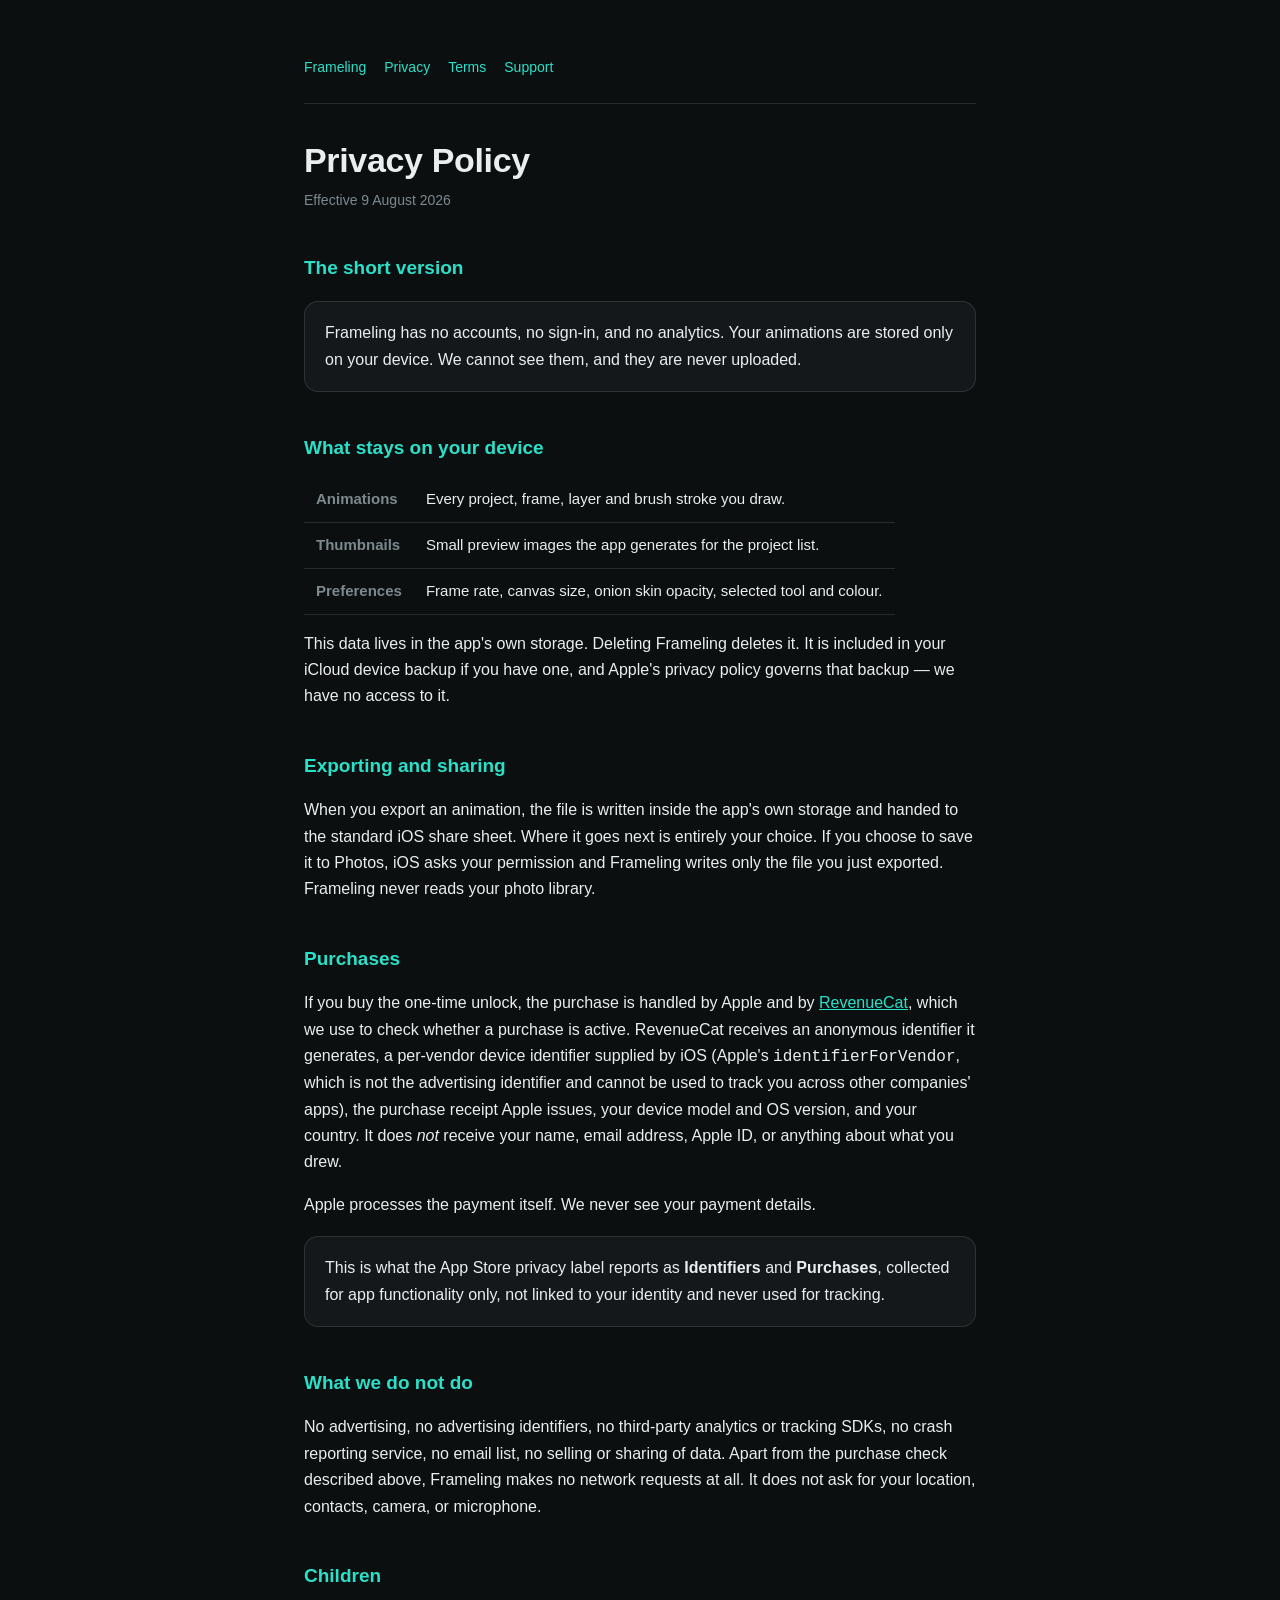
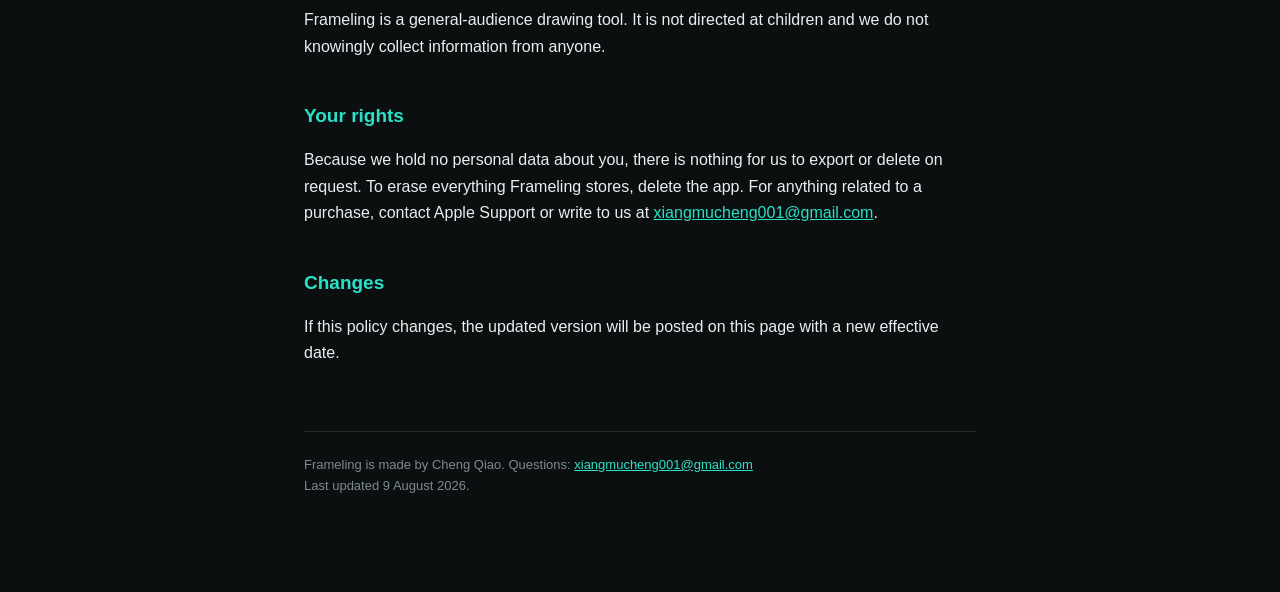
==== privacy.html @ 9c2f9dd0 "Frameling legal pages: privacy, terms, support" ====
<!doctype html><html lang="en"><head><meta charset="utf-8"><meta name="viewport" content="width=device-width,initial-scale=1"><title>Privacy Policy &middot; Frameling</title><link rel="stylesheet" href="_style.css"></head><body><div class="wrap"><nav><a href="./">Frameling</a><a href="privacy.html">Privacy</a><a href="terms.html">Terms</a><a href="support.html">Support</a></nav>
<h1>Privacy Policy</h1>
<p class="sub">Effective 9 August 2026</p>

<h2>The short version</h2>
<div class="card">Frameling has no accounts, no sign-in, and no analytics. Your animations are stored only
on your device. We cannot see them, and they are never uploaded.</div>

<h2>What stays on your device</h2>
<table>
<tr><th>Animations</th><td>Every project, frame, layer and brush stroke you draw.</td></tr>
<tr><th>Thumbnails</th><td>Small preview images the app generates for the project list.</td></tr>
<tr><th>Preferences</th><td>Frame rate, canvas size, onion skin opacity, selected tool and colour.</td></tr>
</table>
<p>This data lives in the app's own storage. Deleting Frameling deletes it. It is included in your iCloud
device backup if you have one, and Apple's privacy policy governs that backup &mdash; we have no access to it.</p>

<h2>Exporting and sharing</h2>
<p>When you export an animation, the file is written inside the app's own storage and handed to the
standard iOS share sheet. Where it goes next is entirely your choice. If you choose to save it to Photos,
iOS asks your permission and Frameling writes only the file you just exported. Frameling never reads your
photo library.</p>

<h2>Purchases</h2>
<p>If you buy the one-time unlock, the purchase is handled by Apple and by
<a href="https://www.revenuecat.com/privacy/" target="_blank" rel="noopener">RevenueCat</a>, which we use to
check whether a purchase is active. RevenueCat receives an anonymous identifier it generates, a per-vendor
device identifier supplied by iOS (Apple's <code>identifierForVendor</code>, which is not the advertising
identifier and cannot be used to track you across other companies' apps), the purchase receipt Apple issues,
your device model and OS version, and your country. It does <em>not</em> receive your name, email address,
Apple ID, or anything about what you drew.</p>
<p>Apple processes the payment itself. We never see your payment details.</p>

<div class="card">This is what the App Store privacy label reports as <strong>Identifiers</strong> and
<strong>Purchases</strong>, collected for app functionality only, not linked to your identity and never
used for tracking.</div>

<h2>What we do not do</h2>
<p>No advertising, no advertising identifiers, no third-party analytics or tracking SDKs, no crash reporting
service, no email list, no selling or sharing of data. Apart from the purchase check described above,
Frameling makes no network requests at all. It does not ask for your location, contacts, camera, or
microphone.</p>

<h2>Children</h2>
<p>Frameling is a general-audience drawing tool. It is not directed at children and we do not knowingly
collect information from anyone.</p>

<h2>Your rights</h2>
<p>Because we hold no personal data about you, there is nothing for us to export or delete on request.
To erase everything Frameling stores, delete the app. For anything related to a purchase, contact Apple
Support or write to us at <a href="mailto:xiangmucheng001@gmail.com">xiangmucheng001@gmail.com</a>.</p>

<h2>Changes</h2>
<p>If this policy changes, the updated version will be posted on this page with a new effective date.</p>
<footer>Frameling is made by Cheng Qiao. Questions: <a href="mailto:xiangmucheng001@gmail.com">xiangmucheng001@gmail.com</a><br>Last updated 9 August 2026.</footer></div></body></html>
---- _style.css ----
:root{--bg:#0C0F10;--surface:#14181A;--brass:#2BE0C8;--cream:#E9EEF0;--sage:#7C8A90;--line:#E9EEF01F}
*{box-sizing:border-box}
body{margin:0;background:var(--bg);color:var(--cream);font:16px/1.65 -apple-system,BlinkMacSystemFont,"Segoe UI",Helvetica,Arial,sans-serif}
.wrap{max-width:720px;margin:0 auto;padding:56px 24px 96px}
a{color:var(--brass)}
h1{font-size:34px;line-height:1.2;margin:0 0 8px;letter-spacing:-.01em}
h2{font-size:19px;margin:40px 0 10px;color:var(--brass)}
.sub{color:var(--sage);margin:0 0 40px;font-size:14px}
nav{display:flex;gap:18px;flex-wrap:wrap;padding-bottom:24px;border-bottom:1px solid var(--line);margin-bottom:36px;font-size:14px}
nav a{text-decoration:none}
table{width:100%;border-collapse:collapse;margin:14px 0;display:block;overflow-x:auto}
th,td{text-align:left;padding:10px 12px;border-bottom:1px solid var(--line);vertical-align:top;font-size:15px}
th{color:var(--sage);font-weight:600;white-space:nowrap}
.card{background:var(--surface);border:1px solid var(--line);border-radius:14px;padding:18px 20px;margin:18px 0}
footer{margin-top:64px;padding-top:22px;border-top:1px solid var(--line);color:var(--sage);font-size:13px}
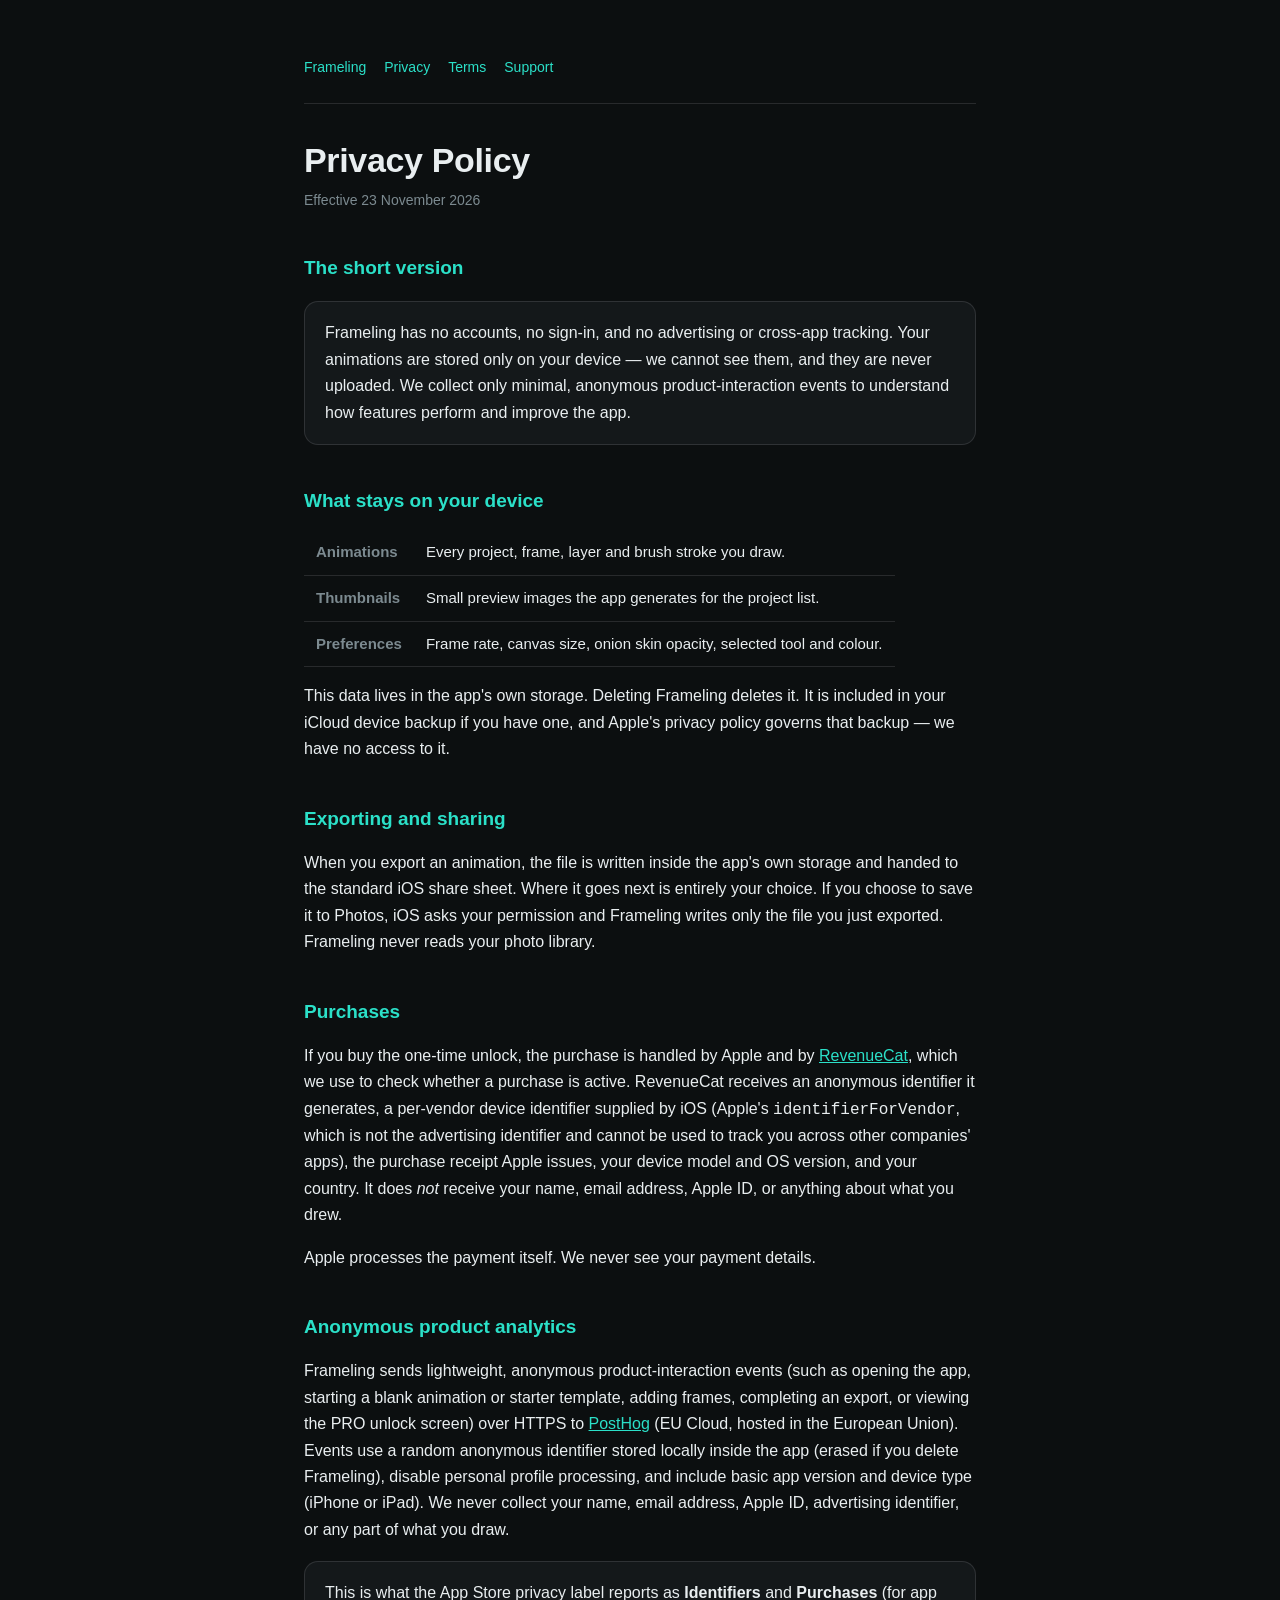
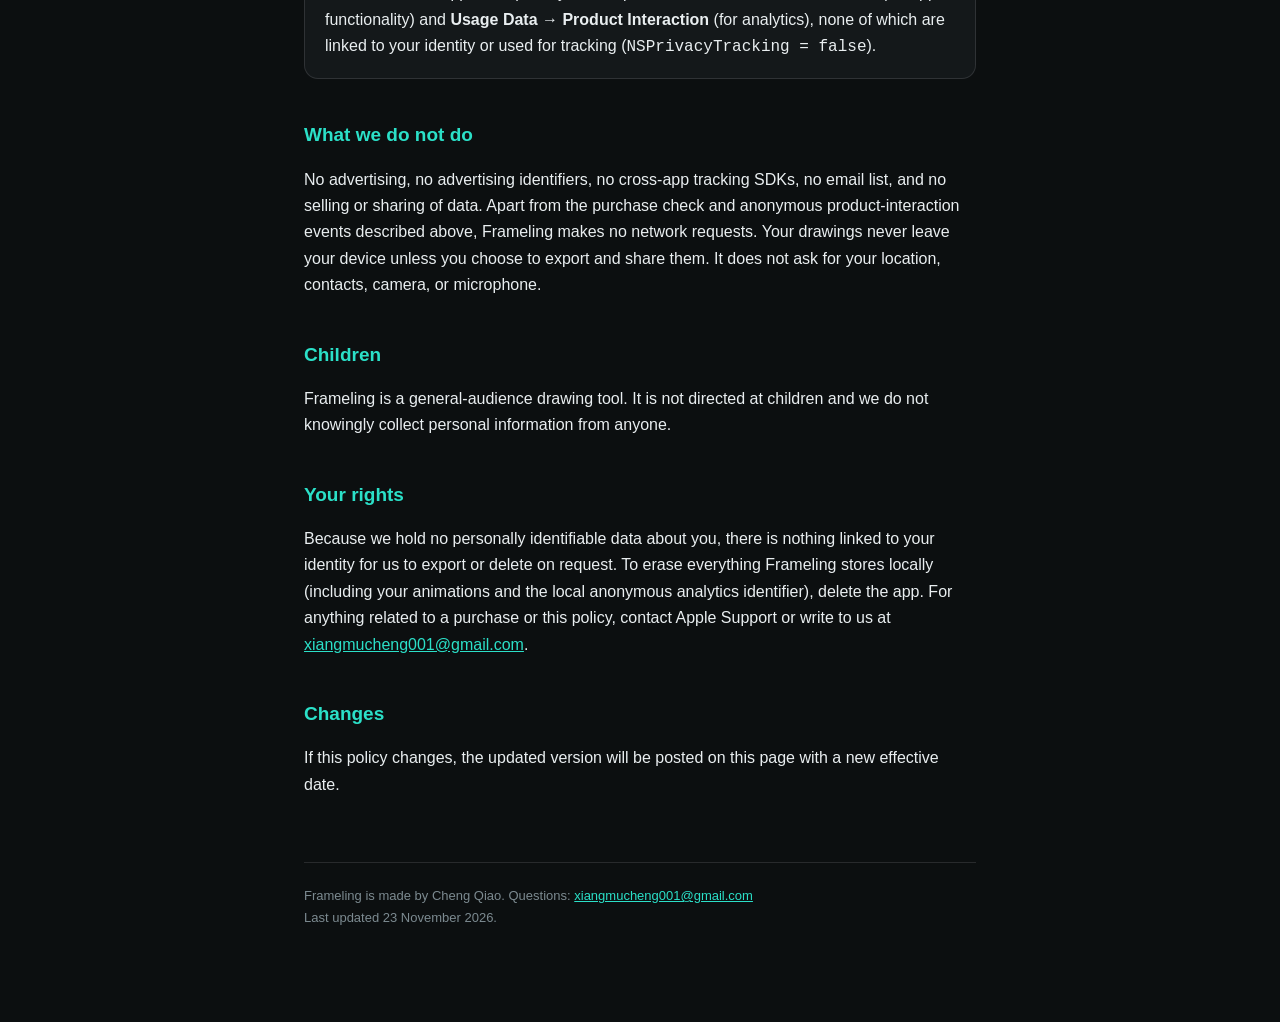
==== commit b809d371: "Disclose anonymous PostHog EU product-interaction analytics in privacy policy" ====
--- a/privacy.html
+++ b/privacy.html
@@ -1,10 +1,11 @@
 <!doctype html><html lang="en"><head><meta charset="utf-8"><meta name="viewport" content="width=device-width,initial-scale=1"><title>Privacy Policy &middot; Frameling</title><link rel="stylesheet" href="_style.css"></head><body><div class="wrap"><nav><a href="./">Frameling</a><a href="privacy.html">Privacy</a><a href="terms.html">Terms</a><a href="support.html">Support</a></nav>
 <h1>Privacy Policy</h1>
-<p class="sub">Effective 9 August 2026</p>
+<p class="sub">Effective 23 November 2026</p>
 
 <h2>The short version</h2>
-<div class="card">Frameling has no accounts, no sign-in, and no analytics. Your animations are stored only
-on your device. We cannot see them, and they are never uploaded.</div>
+<div class="card">Frameling has no accounts, no sign-in, and no advertising or cross-app tracking. Your
+animations are stored only on your device &mdash; we cannot see them, and they are never uploaded. We collect
+only minimal, anonymous product-interaction events to understand how features perform and improve the app.</div>
 
 <h2>What stays on your device</h2>
 <table>
@@ -31,25 +32,37 @@
 Apple ID, or anything about what you drew.</p>
 <p>Apple processes the payment itself. We never see your payment details.</p>
 
+<h2>Anonymous product analytics</h2>
+<p>Frameling sends lightweight, anonymous product-interaction events (such as opening the app, starting a blank
+animation or starter template, adding frames, completing an export, or viewing the PRO unlock screen) over
+HTTPS to <a href="https://posthog.com/privacy" target="_blank" rel="noopener">PostHog</a> (EU Cloud, hosted in
+the European Union). Events use a random anonymous identifier stored locally inside the app (erased if you
+delete Frameling), disable personal profile processing, and include basic app version and device type
+(iPhone or iPad). We never collect your name, email address, Apple ID, advertising identifier, or any part of
+what you draw.</p>
+
 <div class="card">This is what the App Store privacy label reports as <strong>Identifiers</strong> and
-<strong>Purchases</strong>, collected for app functionality only, not linked to your identity and never
-used for tracking.</div>
+<strong>Purchases</strong> (for app functionality) and <strong>Usage Data &rarr; Product Interaction</strong>
+(for analytics), none of which are linked to your identity or used for tracking
+(<code>NSPrivacyTracking = false</code>).</div>
 
 <h2>What we do not do</h2>
-<p>No advertising, no advertising identifiers, no third-party analytics or tracking SDKs, no crash reporting
-service, no email list, no selling or sharing of data. Apart from the purchase check described above,
-Frameling makes no network requests at all. It does not ask for your location, contacts, camera, or
-microphone.</p>
+<p>No advertising, no advertising identifiers, no cross-app tracking SDKs, no email list, and no selling or
+sharing of data. Apart from the purchase check and anonymous product-interaction events described above,
+Frameling makes no network requests. Your drawings never leave your device unless you choose to export and
+share them. It does not ask for your location, contacts, camera, or microphone.</p>
 
 <h2>Children</h2>
 <p>Frameling is a general-audience drawing tool. It is not directed at children and we do not knowingly
-collect information from anyone.</p>
+collect personal information from anyone.</p>
 
 <h2>Your rights</h2>
-<p>Because we hold no personal data about you, there is nothing for us to export or delete on request.
-To erase everything Frameling stores, delete the app. For anything related to a purchase, contact Apple
-Support or write to us at <a href="mailto:xiangmucheng001@gmail.com">xiangmucheng001@gmail.com</a>.</p>
+<p>Because we hold no personally identifiable data about you, there is nothing linked to your identity for us
+to export or delete on request. To erase everything Frameling stores locally (including your animations and
+the local anonymous analytics identifier), delete the app. For anything related to a purchase or this policy,
+contact Apple Support or write to us at
+<a href="mailto:xiangmucheng001@gmail.com">xiangmucheng001@gmail.com</a>.</p>
 
 <h2>Changes</h2>
 <p>If this policy changes, the updated version will be posted on this page with a new effective date.</p>
-<footer>Frameling is made by Cheng Qiao. Questions: <a href="mailto:xiangmucheng001@gmail.com">xiangmucheng001@gmail.com</a><br>Last updated 9 August 2026.</footer></div></body></html>
+<footer>Frameling is made by Cheng Qiao. Questions: <a href="mailto:xiangmucheng001@gmail.com">xiangmucheng001@gmail.com</a><br>Last updated 23 November 2026.</footer></div></body></html>
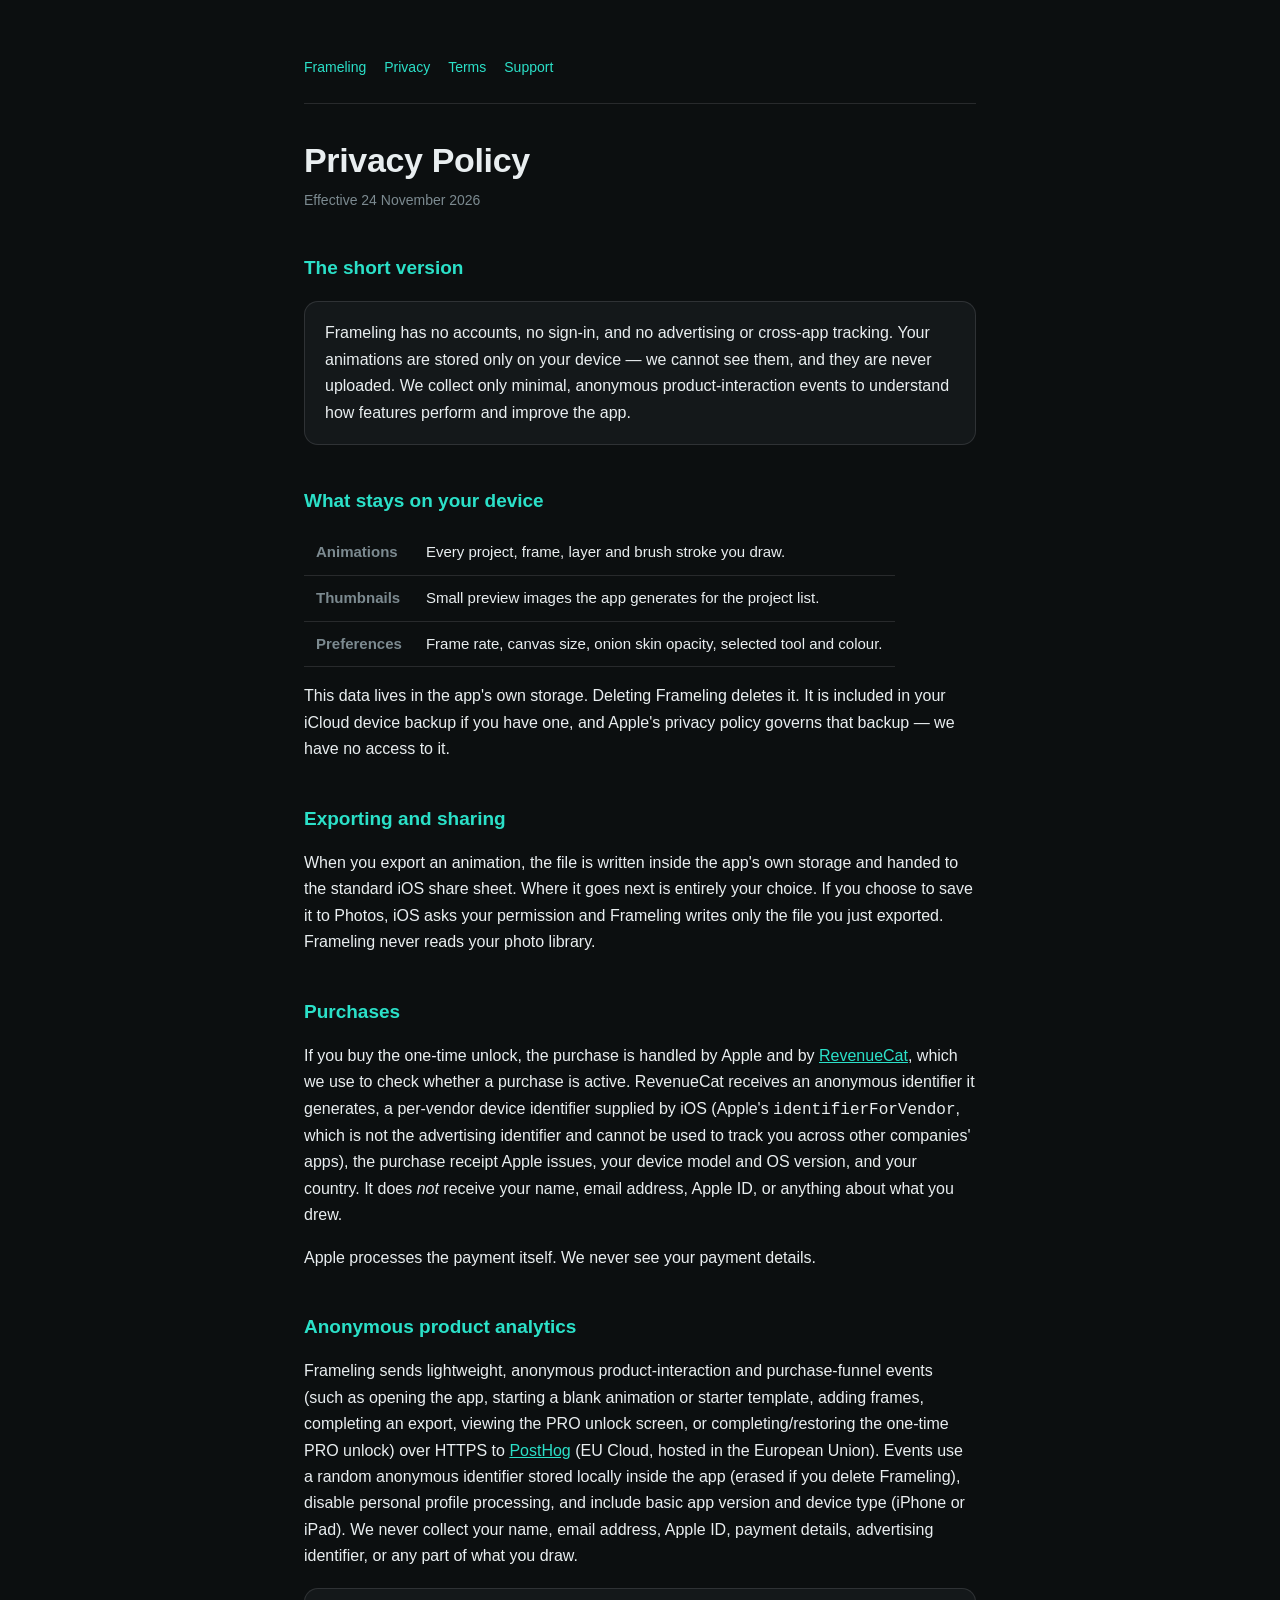
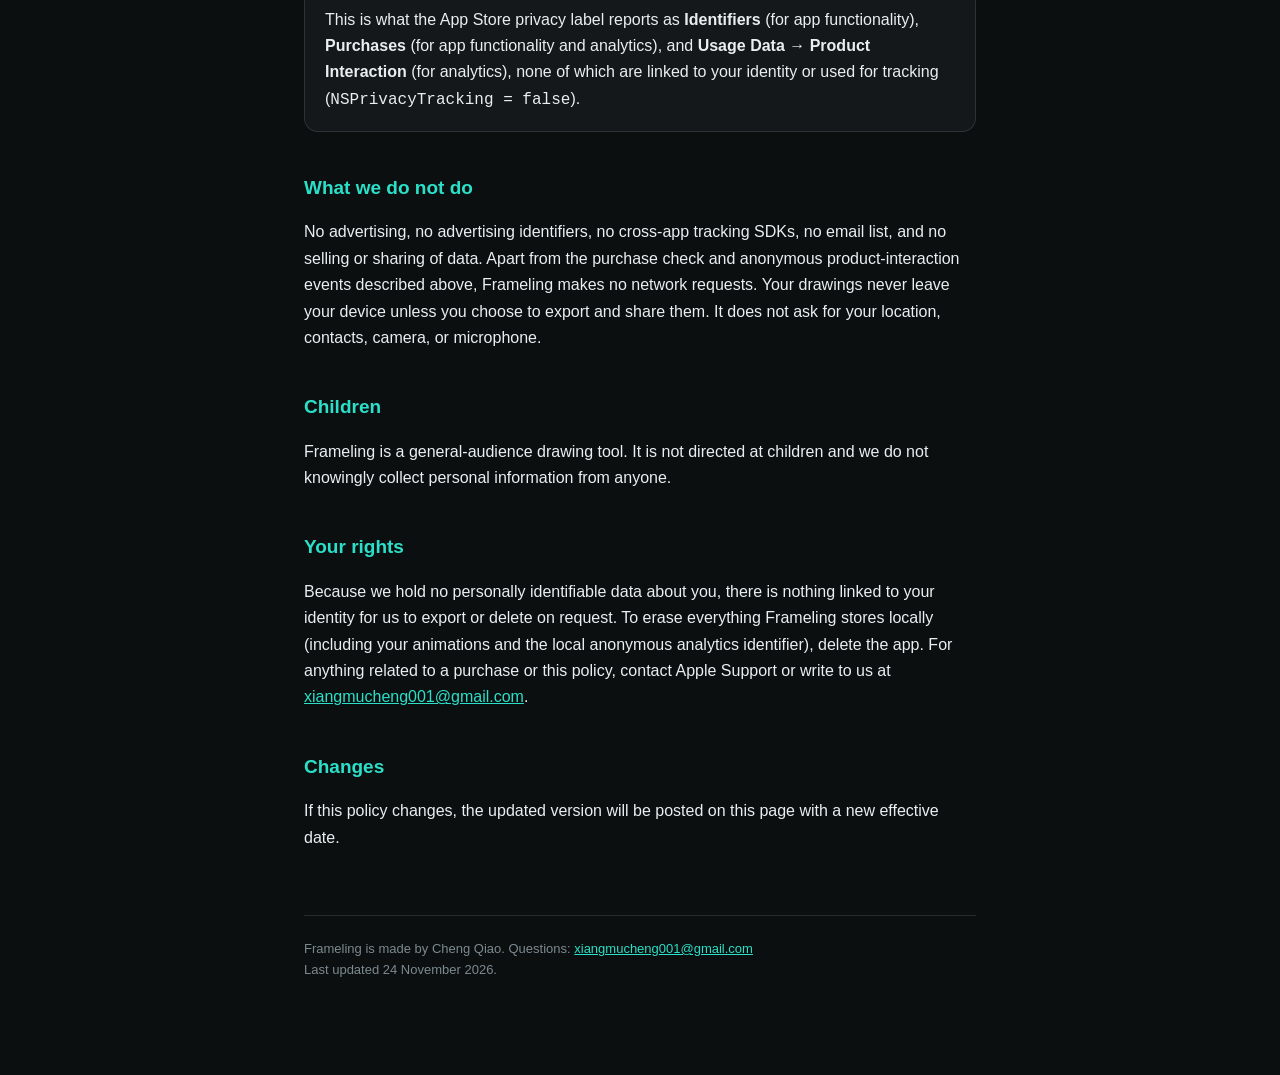
==== commit 58eb8735: "Clarify Purchases analytics purpose alongside app functionality" ====
--- a/privacy.html
+++ b/privacy.html
@@ -1,6 +1,6 @@
 <!doctype html><html lang="en"><head><meta charset="utf-8"><meta name="viewport" content="width=device-width,initial-scale=1"><title>Privacy Policy &middot; Frameling</title><link rel="stylesheet" href="_style.css"></head><body><div class="wrap"><nav><a href="./">Frameling</a><a href="privacy.html">Privacy</a><a href="terms.html">Terms</a><a href="support.html">Support</a></nav>
 <h1>Privacy Policy</h1>
-<p class="sub">Effective 23 November 2026</p>
+<p class="sub">Effective 24 November 2026</p>
 
 <h2>The short version</h2>
 <div class="card">Frameling has no accounts, no sign-in, and no advertising or cross-app tracking. Your
@@ -33,18 +33,19 @@
 <p>Apple processes the payment itself. We never see your payment details.</p>
 
 <h2>Anonymous product analytics</h2>
-<p>Frameling sends lightweight, anonymous product-interaction events (such as opening the app, starting a blank
-animation or starter template, adding frames, completing an export, or viewing the PRO unlock screen) over
-HTTPS to <a href="https://posthog.com/privacy" target="_blank" rel="noopener">PostHog</a> (EU Cloud, hosted in
-the European Union). Events use a random anonymous identifier stored locally inside the app (erased if you
-delete Frameling), disable personal profile processing, and include basic app version and device type
-(iPhone or iPad). We never collect your name, email address, Apple ID, advertising identifier, or any part of
+<p>Frameling sends lightweight, anonymous product-interaction and purchase-funnel events (such as opening the
+app, starting a blank animation or starter template, adding frames, completing an export, viewing the PRO unlock
+screen, or completing/restoring the one-time PRO unlock) over HTTPS to
+<a href="https://posthog.com/privacy" target="_blank" rel="noopener">PostHog</a> (EU Cloud, hosted in the
+European Union). Events use a random anonymous identifier stored locally inside the app (erased if you delete
+Frameling), disable personal profile processing, and include basic app version and device type (iPhone or iPad).
+We never collect your name, email address, Apple ID, payment details, advertising identifier, or any part of
 what you draw.</p>
 
-<div class="card">This is what the App Store privacy label reports as <strong>Identifiers</strong> and
-<strong>Purchases</strong> (for app functionality) and <strong>Usage Data &rarr; Product Interaction</strong>
-(for analytics), none of which are linked to your identity or used for tracking
-(<code>NSPrivacyTracking = false</code>).</div>
+<div class="card">This is what the App Store privacy label reports as <strong>Identifiers</strong> (for app
+functionality), <strong>Purchases</strong> (for app functionality and analytics), and
+<strong>Usage Data &rarr; Product Interaction</strong> (for analytics), none of which are linked to your
+identity or used for tracking (<code>NSPrivacyTracking = false</code>).</div>
 
 <h2>What we do not do</h2>
 <p>No advertising, no advertising identifiers, no cross-app tracking SDKs, no email list, and no selling or
@@ -65,4 +66,4 @@
 
 <h2>Changes</h2>
 <p>If this policy changes, the updated version will be posted on this page with a new effective date.</p>
-<footer>Frameling is made by Cheng Qiao. Questions: <a href="mailto:xiangmucheng001@gmail.com">xiangmucheng001@gmail.com</a><br>Last updated 23 November 2026.</footer></div></body></html>
+<footer>Frameling is made by Cheng Qiao. Questions: <a href="mailto:xiangmucheng001@gmail.com">xiangmucheng001@gmail.com</a><br>Last updated 24 November 2026.</footer></div></body></html>
